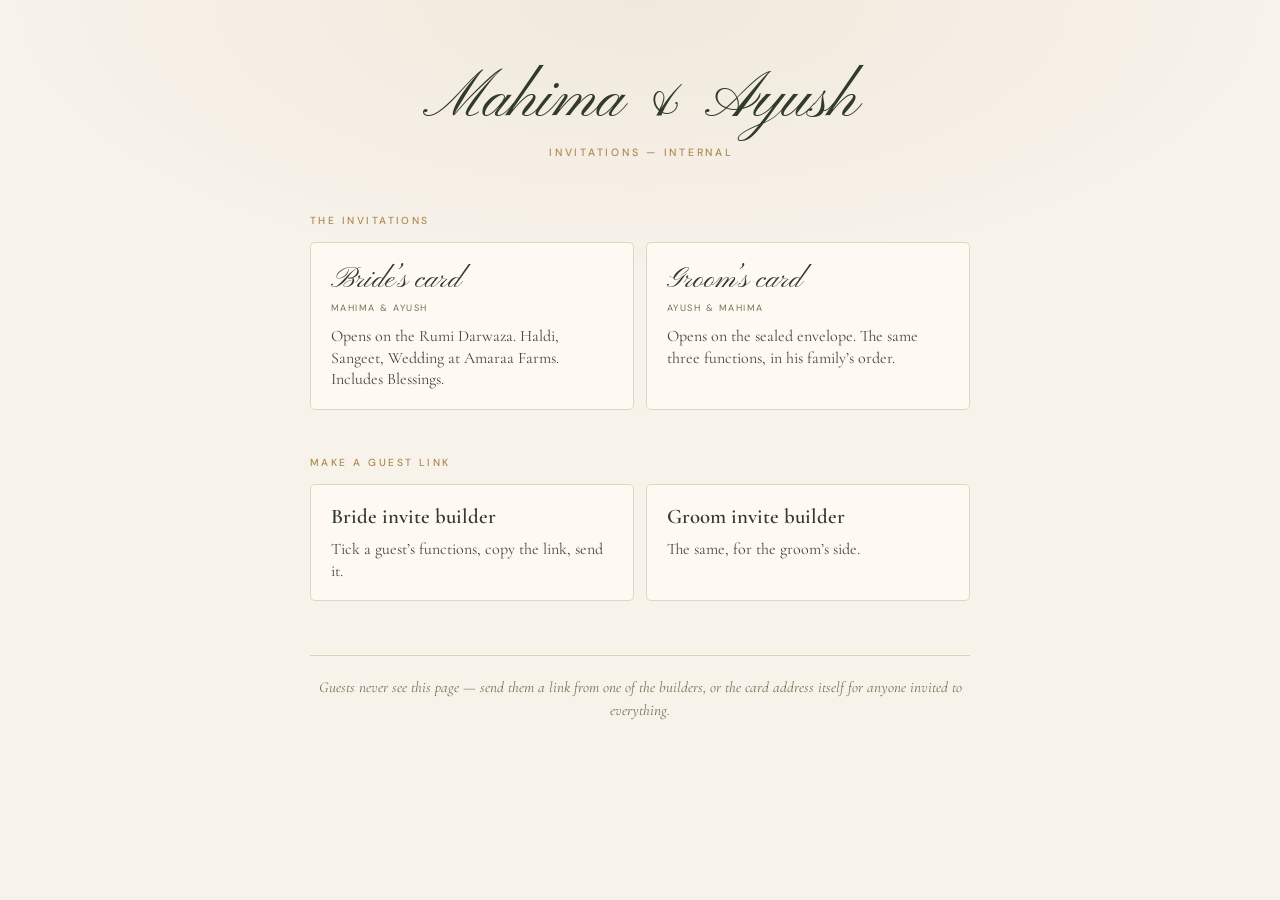
==== index.html @ f2e127dc "Mahima & Ayush invitation, with Confirm Your Presence removed Rebuilt from the Radhika & Raghav card" ====
<!DOCTYPE html>
<html lang="en">
<head>
  <meta charset="UTF-8" />
  <meta name="viewport" content="width=device-width, initial-scale=1.0" />
  <!-- The way in for the family, not for guests: guests get a direct link
       to their own card. Nothing here should be indexed. -->
  <meta name="robots" content="noindex, nofollow" />
  <title>Mahima &amp; Ayush — invitations</title>

  <link rel="icon" type="image/png" sizes="32x32" href="favicon.png" />
  <link rel="apple-touch-icon" href="apple-touch-icon.png" />
  <link rel="preconnect" href="https://fonts.googleapis.com" />
  <link rel="preconnect" href="https://fonts.gstatic.com" crossorigin />
  <link href="https://fonts.googleapis.com/css2?family=Cormorant+Garamond:wght@400;500;600&family=DM+Sans:wght@400;500&family=Pinyon+Script&display=swap" rel="stylesheet" />

<style>
  :root {
    --ground: #f7f2ea;
    --deep:   #313b29;
    --ink:    #474936;
    --olive:  #6d7654;
    --gold:   #ae8950;
    --line:   rgba(174,137,80,.32);
    --sans:   "DM Sans", system-ui, -apple-system, "Segoe UI", sans-serif;
    --body:   "Cormorant Garamond", Georgia, serif;
    --script: "Pinyon Script", cursive;
  }
  * { box-sizing: border-box; }
  body {
    margin: 0;
    min-height: 100svh;
    padding: clamp(34px, 8vw, 68px) clamp(18px, 5vw, 34px) 60px;
    background:
      radial-gradient(ellipse 80% 50% at 50% 0%, rgba(174,137,80,.09), transparent 62%),
      var(--ground);
    color: var(--ink);
    font-family: var(--body);
    font-size: 17px;
    line-height: 1.5;
  }
  main { max-width: 660px; margin: 0 auto; }

  header { text-align: center; margin-bottom: clamp(30px, 6vh, 52px); }
  h1 {
    margin: 0;
    color: var(--deep);
    font-family: var(--script);
    font-weight: 400;
    font-size: clamp(2.8rem, 12vw, 4rem);
    line-height: 1.05;
  }
  .sub {
    margin: 10px 0 0;
    color: var(--gold);
    font-family: var(--sans);
    font-size: .66rem;
    font-weight: 500;
    letter-spacing: .26em;
    text-indent: .26em;
    text-transform: uppercase;
  }

  h2 {
    margin: 0 0 14px;
    color: var(--gold);
    font-family: var(--sans);
    font-size: .64rem;
    font-weight: 500;
    letter-spacing: .24em;
    text-transform: uppercase;
  }
  section + section { margin-top: clamp(30px, 5vh, 46px); }

  .grid { display: grid; gap: 12px; grid-template-columns: 1fr 1fr; }
  @media (max-width: 520px) { .grid { grid-template-columns: 1fr; } }

  .card {
    display: block;
    padding: 20px 20px 18px;
    border: 1px solid var(--line);
    border-radius: 5px;
    background: rgba(255,252,246,.8);
    text-decoration: none;
    transition: border-color .2s ease, background .2s ease, transform .2s ease;
  }
  .card:hover {
    border-color: rgba(174,137,80,.7);
    background: #fffdf9;
    transform: translateY(-2px);
  }
  .card-name {
    display: block;
    color: var(--deep);
    font-family: var(--script);
    font-size: 1.9rem;
    line-height: 1.15;
  }
  .card-what {
    display: block;
    margin-top: 4px;
    color: var(--olive);
    font-family: var(--sans);
    font-size: .58rem;
    letter-spacing: .16em;
    text-transform: uppercase;
  }
  .card-note {
    display: block;
    margin-top: 10px;
    color: var(--ink);
    font-size: 1rem;
    line-height: 1.35;
  }

  .tool .card-name { font-family: var(--body); font-size: 1.3rem; font-weight: 600; }

  footer {
    margin-top: clamp(36px, 6vh, 58px);
    padding-top: 20px;
    border-top: 1px solid var(--line);
    color: var(--olive);
    font-size: .95rem;
    font-style: italic;
    text-align: center;
  }
</style>
</head>
<body>
<main>
  <header>
    <h1>Mahima &amp; Ayush</h1>
    <p class="sub">Invitations — internal</p>
  </header>

  <section>
    <h2>The invitations</h2>
    <div class="grid">
      <a class="card" href="bride.html">
        <span class="card-name">Bride’s card</span>
        <span class="card-what">Mahima &amp; Ayush</span>
        <span class="card-note">Opens on the Rumi Darwaza. Haldi, Sangeet, Wedding at Amaraa Farms. Includes Blessings.</span>
      </a>
      <a class="card" href="groom.html">
        <span class="card-name">Groom’s card</span>
        <span class="card-what">Ayush &amp; Mahima</span>
        <span class="card-note">Opens on the sealed envelope. The same three functions, in his family’s order.</span>
      </a>
    </div>
  </section>

  <section>
    <h2>Make a guest link</h2>
    <div class="grid">
      <a class="card tool" href="bride-invite-builder.html">
        <span class="card-name">Bride invite builder</span>
        <span class="card-note">Tick a guest’s functions, copy the link, send it.</span>
      </a>
      <a class="card tool" href="groom-invite-builder.html">
        <span class="card-name">Groom invite builder</span>
        <span class="card-note">The same, for the groom’s side.</span>
      </a>
    </div>
  </section>

  <footer>
    Guests never see this page — send them a link from one of the builders,
    or the card address itself for anyone invited to everything.
  </footer>
</main>
</body>
</html>
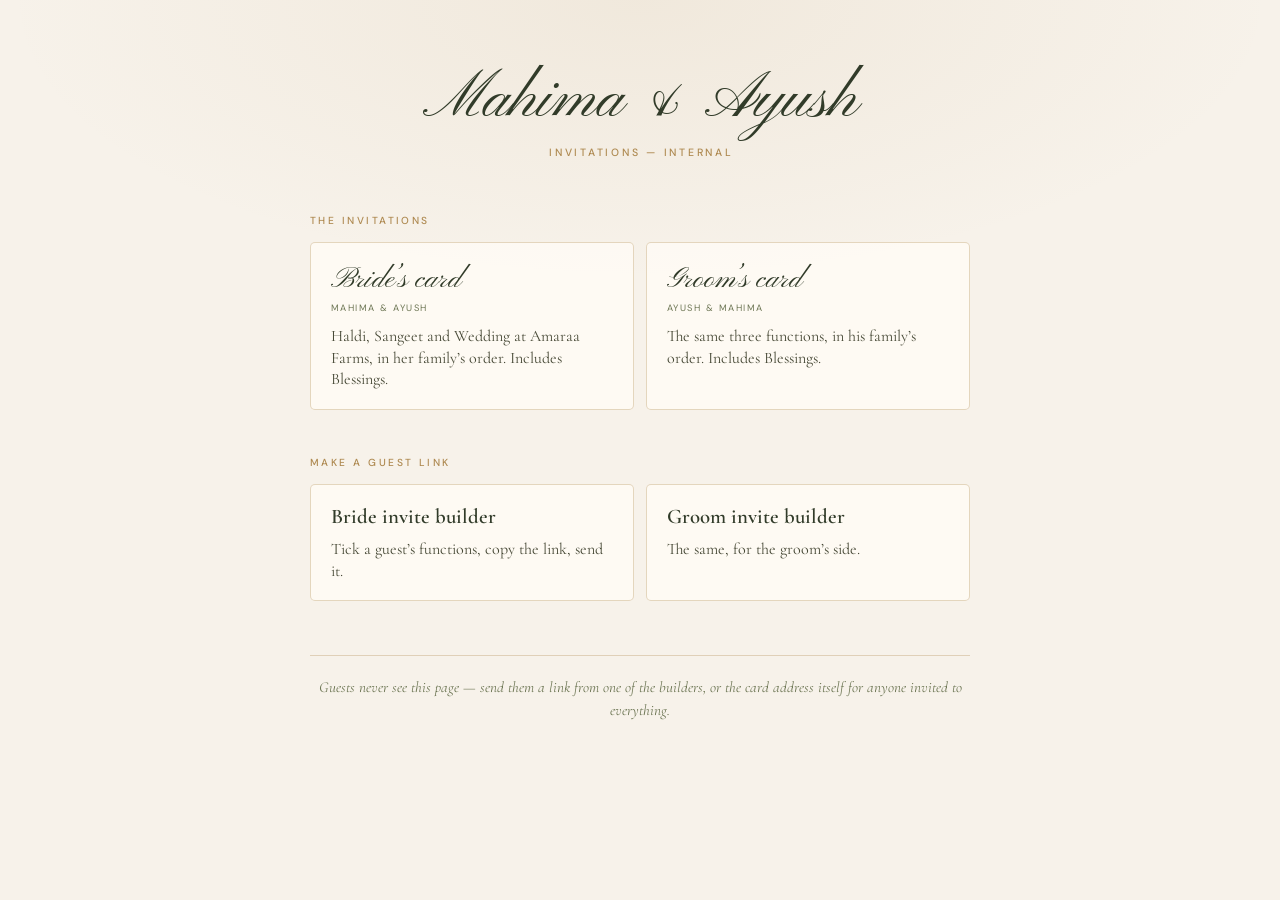
==== commit 6dede660: "One gate film on both cards assets/video/gate.mp4 replaces the Rumi Darwaza on the bride's card and " ====
--- a/index.html
+++ b/index.html
@@ -139,12 +139,12 @@
       <a class="card" href="bride.html">
         <span class="card-name">Bride’s card</span>
         <span class="card-what">Mahima &amp; Ayush</span>
-        <span class="card-note">Opens on the Rumi Darwaza. Haldi, Sangeet, Wedding at Amaraa Farms. Includes Blessings.</span>
+        <span class="card-note">Haldi, Sangeet and Wedding at Amaraa Farms, in her family’s order. Includes Blessings.</span>
       </a>
       <a class="card" href="groom.html">
         <span class="card-name">Groom’s card</span>
         <span class="card-what">Ayush &amp; Mahima</span>
-        <span class="card-note">Opens on the sealed envelope. The same three functions, in his family’s order.</span>
+        <span class="card-note">The same three functions, in his family’s order. Includes Blessings.</span>
       </a>
     </div>
   </section>
